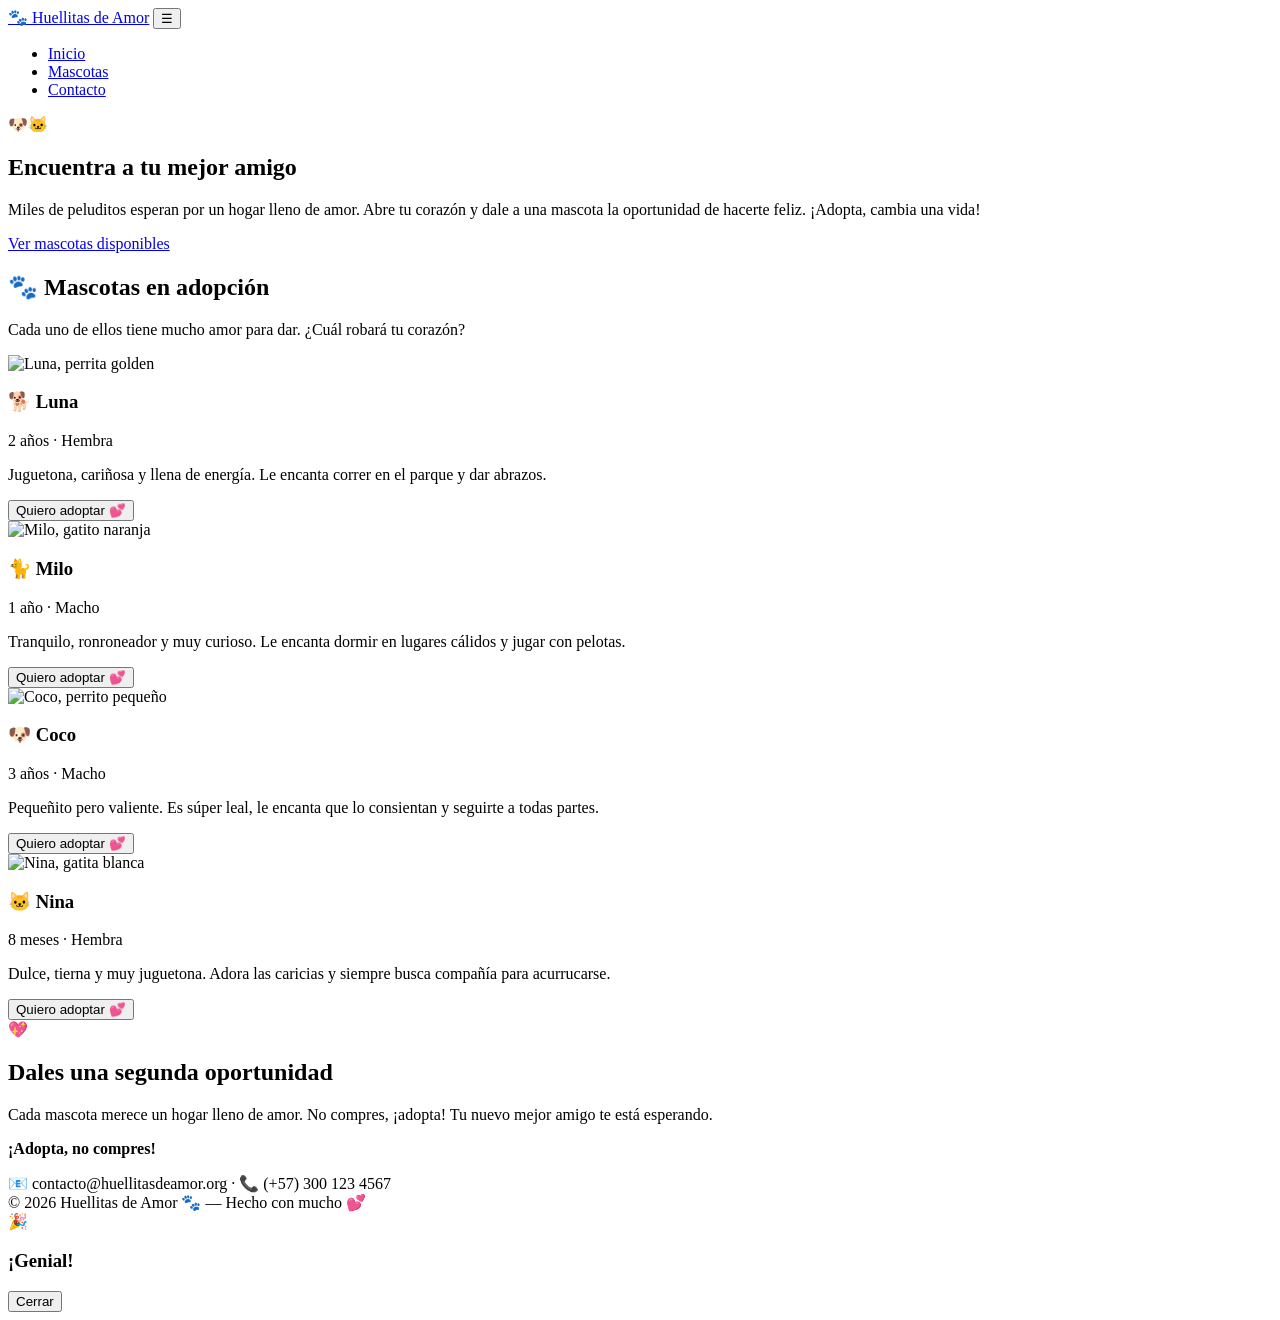
==== index.html @ 0246ac57 "Create index.html" ====
<!DOCTYPE html>
<html lang="es">
<head>
  <meta charset="UTF-8" />
  <meta name="viewport" content="width=device-width, initial-scale=1.0" />
  <title>Huellitas de Amor 🐾</title>
  <link rel="preconnect" href="https://fonts.googleapis.com" />
  <link rel="preconnect" href="https://fonts.gstatic.com" crossorigin />
  <link href="https://fonts.googleapis.com/css2?family=Quicksand:wght@400;600;700&family=Pacifico&display=swap" rel="stylesheet" />
  <link rel="stylesheet" href="style.css">
</head>
<body>

  <!-- ENCABEZADO -->
  <header>
    <nav class="navbar">
      <a href="#inicio" class="logo">🐾 Huellitas de Amor</a>
      <button class="menu-toggle" id="menuToggle" aria-label="Menú">☰</button>
      <ul class="nav-links" id="navLinks">
        <li><a href="#inicio">Inicio</a></li>
        <li><a href="#mascotas">Mascotas</a></li>
        <li><a href="#contacto">Contacto</a></li>
      </ul>
    </nav>
  </header>

  <!-- HERO / INICIO -->
  <section class="hero" id="inicio">
    <span class="hero-emoji">🐶🐱</span>
    <h1>Encuentra a tu mejor amigo</h1>
    <p>
      Miles de peluditos esperan por un hogar lleno de amor. Abre tu corazón y dale a una mascota la oportunidad de hacerte feliz. ¡Adopta, cambia una vida!
    </p>
    <a href="#mascotas" class="btn-hero">Ver mascotas disponibles</a>
  </section>

  <!-- MASCOTAS EN ADOPCIÓN -->
  <section class="seccion" id="mascotas">
    <h2 class="seccion-titulo">🐾 Mascotas en adopción</h2>
    <p class="seccion-sub">Cada uno de ellos tiene mucho amor para dar. ¿Cuál robará tu corazón?</p>

    <div class="grid">
      <div class="card">
        <img src="https://images.unsplash.com/photo-1587300003388-59208cc962cb?w=480&q=80" alt="Luna, perrita golden" />
        <div class="card-body">
          <h3>🐕 Luna</h3>
          <p class="edad">2 años · Hembra</p>
          <p class="desc">Juguetona, cariñosa y llena de energía. Le encanta correr en el parque y dar abrazos.</p>
          <button class="btn-adoptar" onclick="quieroAdoptar('Luna 🐕')">Quiero adoptar 💕</button>
        </div>
      </div>

      <div class="card">
        <img src="https://images.unsplash.com/photo-1574158622682-e40e69881006?w=480&q=80" alt="Milo, gatito naranja" />
        <div class="card-body">
          <h3>🐈 Milo</h3>
          <p class="edad">1 año · Macho</p>
          <p class="desc">Tranquilo, ronroneador y muy curioso. Le encanta dormir en lugares cálidos y jugar con pelotas.</p>
          <button class="btn-adoptar" onclick="quieroAdoptar('Milo 🐈')">Quiero adoptar 💕</button>
        </div>
      </div>

      <div class="card">
        <img src="https://images.unsplash.com/photo-1596492784531-6e6eb5ea9993?w=480&q=80" alt="Coco, perrito pequeño" />
        <div class="card-body">
          <h3>🐶 Coco</h3>
          <p class="edad">3 años · Macho</p>
          <p class="desc">Pequeñito pero valiente. Es súper leal, le encanta que lo consientan y seguirte a todas partes.</p>
          <button class="btn-adoptar" onclick="quieroAdoptar('Coco 🐶')">Quiero adoptar 💕</button>
        </div>
      </div>

      <div class="card">
        <img src="https://images.unsplash.com/photo-1526336024174-e58f5cdd8e13?w=480&q=80" alt="Nina, gatita blanca" />
        <div class="card-body">
          <h3>🐱 Nina</h3>
          <p class="edad">8 meses · Hembra</p>
          <p class="desc">Dulce, tierna y muy juguetona. Adora las caricias y siempre busca compañía para acurrucarse.</p>
          <button class="btn-adoptar" onclick="quieroAdoptar('Nina 🐱')">Quiero adoptar 💕</button>
        </div>
      </div>
    </div>
  </section>

  <!-- CONTACTO -->
  <section class="contacto" id="contacto">
    <span class="emoji-grande">💖</span>
    <h2>Dales una segunda oportunidad</h2>
    <p>Cada mascota merece un hogar lleno de amor. No compres, ¡adopta! Tu nuevo mejor amigo te está esperando.</p>
    <p><strong>¡Adopta, no compres!</strong></p>
    <div class="contacto-info">
      📧 contacto@huellitasdeamor.org · 📞 (+57) 300 123 4567
    </div>
  </section>

  <!-- FOOTER -->
  <footer>
    &copy; 2026 Huellitas de Amor 🐾 — Hecho con mucho 💕
  </footer>

  <!-- MODAL -->
  <div class="modal-overlay" id="modal">
    <div class="modal">
      <span class="emoji-modal">🎉</span>
      <h3 id="modalTitulo">¡Genial!</h3>
      <p id="modalTexto"></p>
      <button class="btn-cerrar" onclick="cerrarModal()">Cerrar</button>
    </div>
  </div>

  <!-- JAVASCRIPT -->
  <script>
    document.getElementById('menuToggle').addEventListener('click', function () {
      document.getElementById('navLinks').classList.toggle('open');
    });

    document.querySelectorAll('.nav-links a').forEach(function (link) {
      link.addEventListener('click', function () {
        document.getElementById('navLinks').classList.remove('open');
      });
    });

    function quieroAdoptar(nombre) {
      document.getElementById('modalTitulo').textContent = '¡Excelente elección! 🎉';
      document.getElementById('modalTexto').textContent =
        '¡Estás interesado/a en adoptar a ' + nombre + '! Nos pondremos en contacto contigo muy pronto para comenzar el proceso de adopción. ¡Gracias por darle un hogar lleno de amor!';
      document.getElementById('modal').classList.add('active');
    }

    function cerrarModal() {
      document.getElementById('modal').classList.remove('active');
    }

    document.getElementById('modal').addEventListener('click', function (e) {
      if (e.target === this) cerrarModal();
    });
  </script>

</body>
</html>
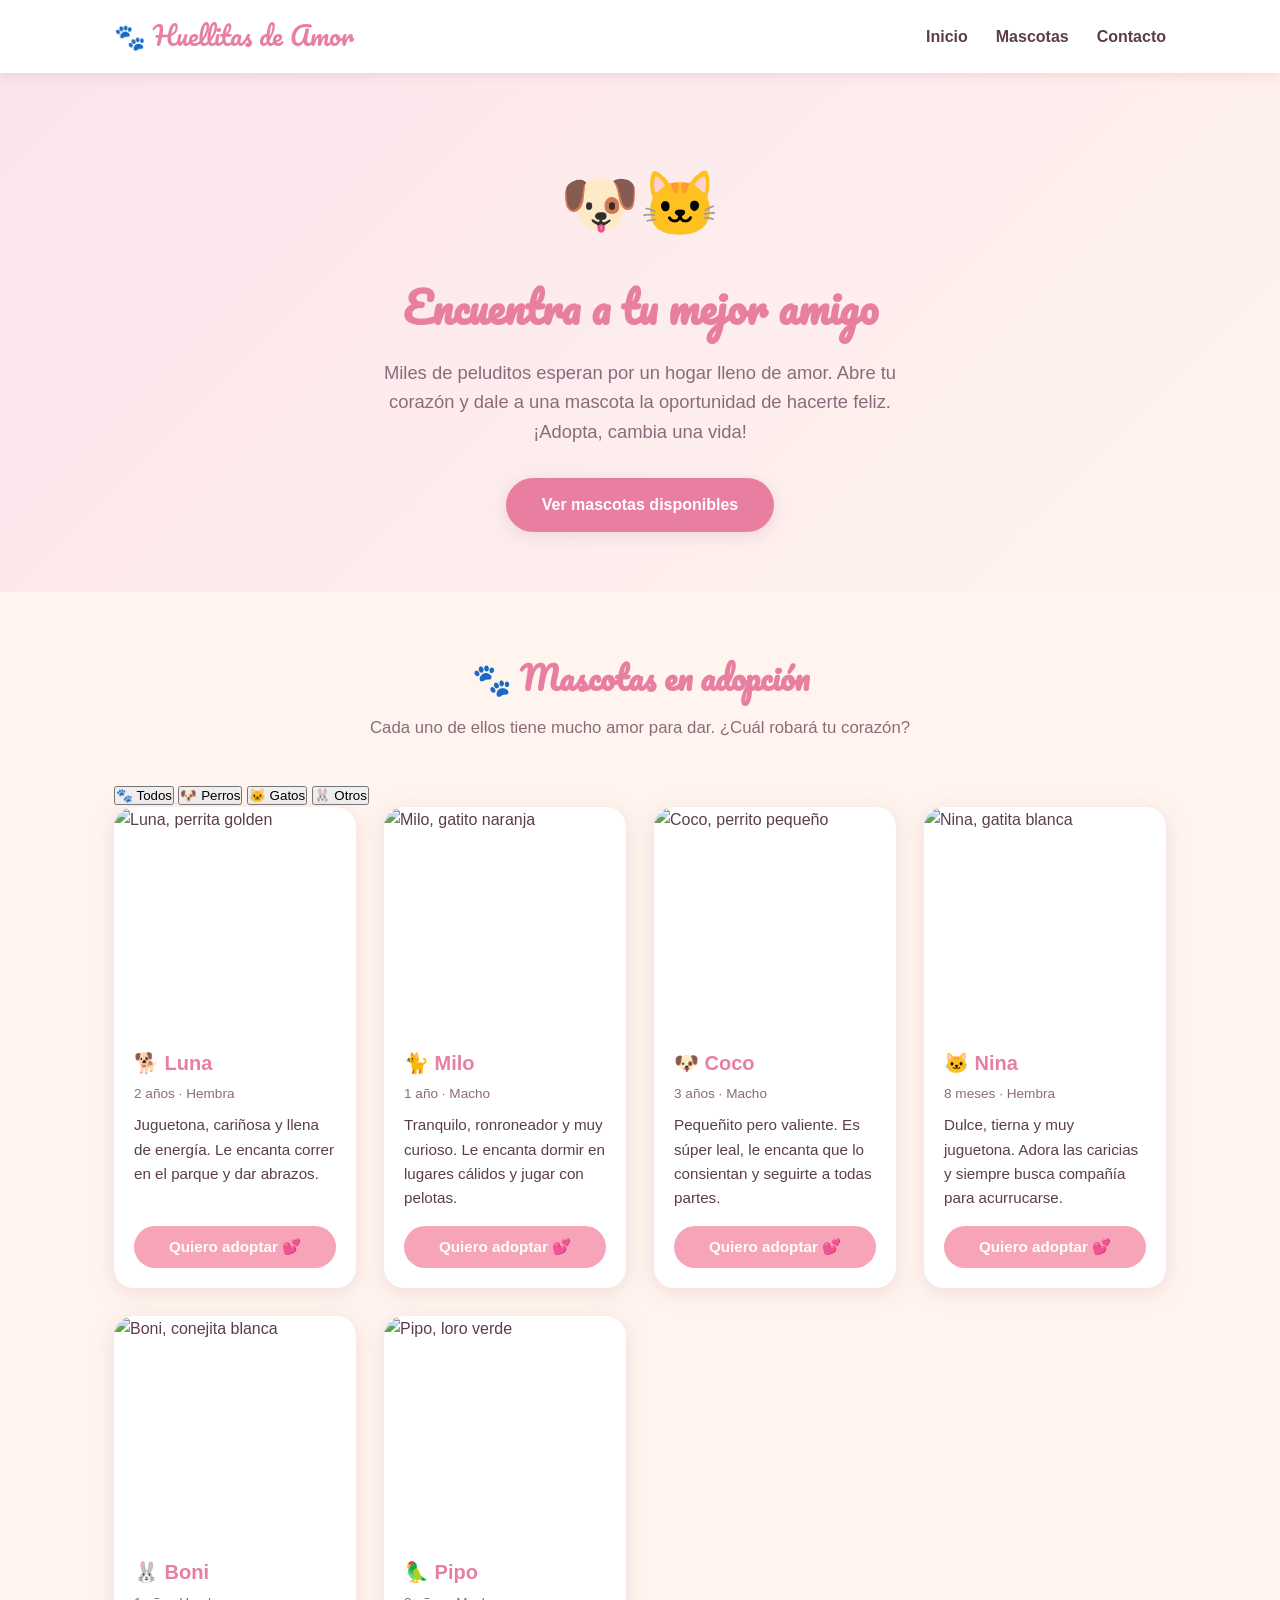
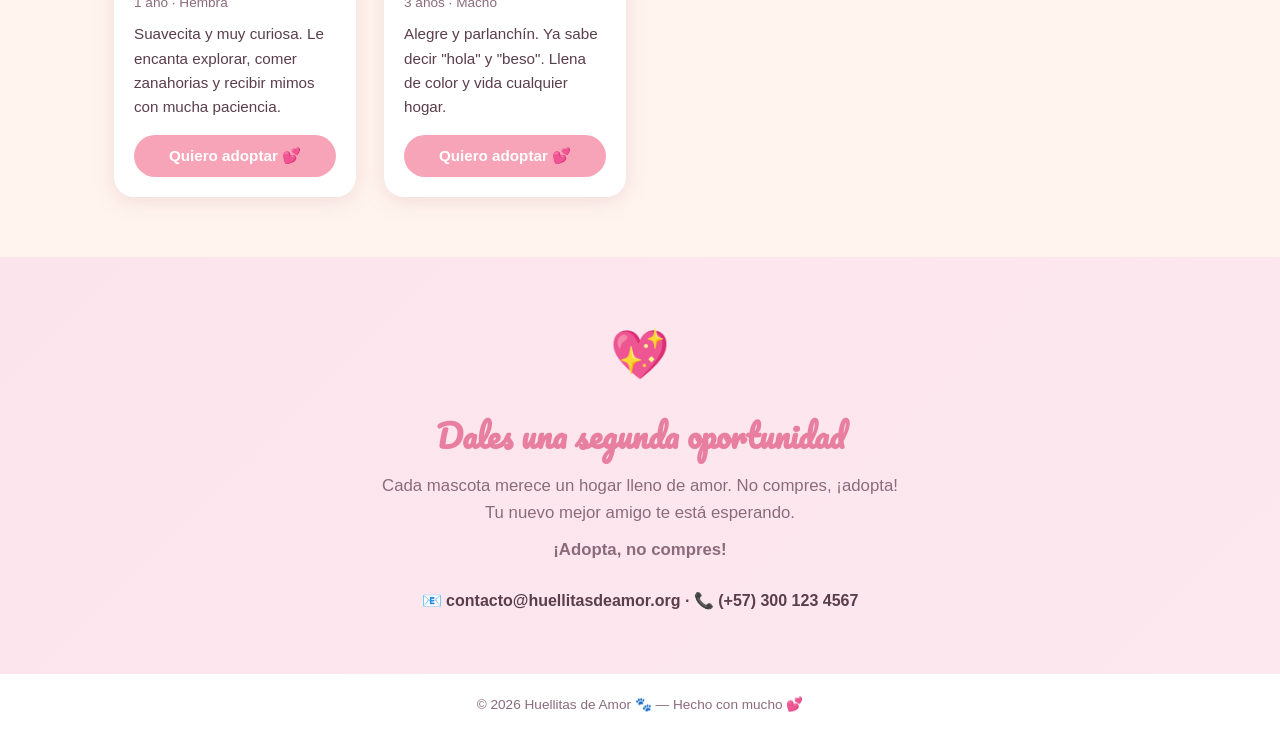
==== commit b178a296: "Update index.html" ====
--- a/index.html
+++ b/index.html
@@ -39,8 +39,20 @@
     <h2 class="seccion-titulo">🐾 Mascotas en adopción</h2>
     <p class="seccion-sub">Cada uno de ellos tiene mucho amor para dar. ¿Cuál robará tu corazón?</p>
 
-    <div class="grid">
-      <div class="card">
+    <!-- FILTROS -->
+    <div class="filtros">
+      <button class="btn-filtro activo" data-filtro="todos">🐾 Todos</button>
+      <button class="btn-filtro" data-filtro="perro">🐶 Perros</button>
+      <button class="btn-filtro" data-filtro="gato">🐱 Gatos</button>
+      <button class="btn-filtro" data-filtro="otro">🐰 Otros</button>
+    </div>
+
+    <p class="sin-resultados" id="sinResultados" style="display:none;">
+      😔 No hay mascotas en esta categoría por ahora. ¡Vuelve pronto!
+    </p>
+
+    <div class="grid" id="gridMascotas">
+      <div class="card" data-tipo="perro">
         <img src="https://images.unsplash.com/photo-1587300003388-59208cc962cb?w=480&q=80" alt="Luna, perrita golden" />
         <div class="card-body">
           <h3>🐕 Luna</h3>
@@ -50,7 +62,7 @@
         </div>
       </div>
 
-      <div class="card">
+      <div class="card" data-tipo="gato">
         <img src="https://images.unsplash.com/photo-1574158622682-e40e69881006?w=480&q=80" alt="Milo, gatito naranja" />
         <div class="card-body">
           <h3>🐈 Milo</h3>
@@ -60,7 +72,7 @@
         </div>
       </div>
 
-      <div class="card">
+      <div class="card" data-tipo="perro">
         <img src="https://images.unsplash.com/photo-1596492784531-6e6eb5ea9993?w=480&q=80" alt="Coco, perrito pequeño" />
         <div class="card-body">
           <h3>🐶 Coco</h3>
@@ -70,13 +82,33 @@
         </div>
       </div>
 
-      <div class="card">
+      <div class="card" data-tipo="gato">
         <img src="https://images.unsplash.com/photo-1526336024174-e58f5cdd8e13?w=480&q=80" alt="Nina, gatita blanca" />
         <div class="card-body">
           <h3>🐱 Nina</h3>
           <p class="edad">8 meses · Hembra</p>
           <p class="desc">Dulce, tierna y muy juguetona. Adora las caricias y siempre busca compañía para acurrucarse.</p>
           <button class="btn-adoptar" onclick="quieroAdoptar('Nina 🐱')">Quiero adoptar 💕</button>
+        </div>
+      </div>
+
+      <div class="card" data-tipo="otro">
+        <img src="https://images.unsplash.com/photo-1585110396000-c9ffd4e4b308?w=480&q=80" alt="Boni, conejita blanca" />
+        <div class="card-body">
+          <h3>🐰 Boni</h3>
+          <p class="edad">1 año · Hembra</p>
+          <p class="desc">Suavecita y muy curiosa. Le encanta explorar, comer zanahorias y recibir mimos con mucha paciencia.</p>
+          <button class="btn-adoptar" onclick="quieroAdoptar('Boni 🐰')">Quiero adoptar 💕</button>
+        </div>
+      </div>
+
+      <div class="card" data-tipo="otro">
+        <img src="https://images.unsplash.com/photo-1444464666168-49d633b86797?w=480&q=80" alt="Pipo, loro verde" />
+        <div class="card-body">
+          <h3>🦜 Pipo</h3>
+          <p class="edad">3 años · Macho</p>
+          <p class="desc">Alegre y parlanchín. Ya sabe decir "hola" y "beso". Llena de color y vida cualquier hogar.</p>
+          <button class="btn-adoptar" onclick="quieroAdoptar('Pipo 🦜')">Quiero adoptar 💕</button>
         </div>
       </div>
     </div>
--- a/style.css
+++ b/style.css
@@ -0,0 +1,315 @@
+  
+    *, *::before, *::after { margin: 0; padding: 0; box-sizing: border-box; }
+
+    :root {
+      --rosa: #f8a4b8;
+      --rosa-claro: #fce4ec;
+      --beige: #fff5ee;
+      --blanco: #ffffff;
+      --texto: #5a3e4b;
+      --texto-claro: #8b6b7b;
+      --acento: #e87fa1;
+      --sombra: rgba(200, 140, 160, 0.25);
+    }
+
+    html { scroll-behavior: smooth; }
+
+    body {
+      font-family: 'Quicksand', sans-serif;
+      background: var(--beige);
+      color: var(--texto);
+      line-height: 1.6;
+    }
+
+    header {
+      background: var(--blanco);
+      box-shadow: 0 2px 12px var(--sombra);
+      position: sticky;
+      top: 0;
+      z-index: 100;
+    }
+
+    .navbar {
+      max-width: 1100px;
+      margin: auto;
+      display: flex;
+      align-items: center;
+      justify-content: space-between;
+      padding: 16px 24px;
+    }
+
+    .logo {
+      font-family: 'Pacifico', cursive;
+      font-size: 1.6rem;
+      color: var(--acento);
+      text-decoration: none;
+    }
+
+    .nav-links {
+      list-style: none;
+      display: flex;
+      gap: 28px;
+    }
+
+    .nav-links a {
+      text-decoration: none;
+      font-weight: 600;
+      color: var(--texto);
+      transition: color .3s;
+    }
+    .nav-links a:hover { color: var(--acento); }
+
+    .menu-toggle {
+      display: none;
+      background: none;
+      border: none;
+      font-size: 1.6rem;
+      color: var(--acento);
+      cursor: pointer;
+    }
+
+    .hero {
+      background: linear-gradient(135deg, var(--rosa-claro), var(--beige));
+      text-align: center;
+      padding: 80px 24px 60px;
+    }
+
+    .hero h1 {
+      font-family: 'Pacifico', cursive;
+      font-size: 2.6rem;
+      color: var(--acento);
+      margin-bottom: 16px;
+    }
+
+    .hero p {
+      max-width: 560px;
+      margin: 0 auto 32px;
+      font-size: 1.15rem;
+      color: var(--texto-claro);
+    }
+
+    .hero-emoji {
+      font-size: 4rem;
+      margin-bottom: 20px;
+      display: block;
+    }
+
+    .btn-hero {
+      display: inline-block;
+      background: var(--acento);
+      color: var(--blanco);
+      padding: 14px 36px;
+      border-radius: 50px;
+      text-decoration: none;
+      font-weight: 700;
+      font-size: 1rem;
+      transition: transform .3s, box-shadow .3s;
+      box-shadow: 0 4px 16px var(--sombra);
+    }
+    .btn-hero:hover {
+      transform: translateY(-3px);
+      box-shadow: 0 8px 24px var(--sombra);
+    }
+
+    .seccion {
+      max-width: 1100px;
+      margin: auto;
+      padding: 60px 24px;
+    }
+
+    .seccion-titulo {
+      text-align: center;
+      font-family: 'Pacifico', cursive;
+      font-size: 2rem;
+      color: var(--acento);
+      margin-bottom: 12px;
+    }
+
+    .seccion-sub {
+      text-align: center;
+      color: var(--texto-claro);
+      margin-bottom: 40px;
+      font-size: 1.05rem;
+    }
+
+    .grid {
+      display: grid;
+      grid-template-columns: repeat(auto-fill, minmax(240px, 1fr));
+      gap: 28px;
+    }
+
+    .card {
+      background: var(--blanco);
+      border-radius: 20px;
+      overflow: hidden;
+      box-shadow: 0 4px 20px var(--sombra);
+      transition: transform .3s, box-shadow .3s;
+      display: flex;
+      flex-direction: column;
+    }
+    .card:hover {
+      transform: translateY(-6px);
+      box-shadow: 0 12px 32px var(--sombra);
+    }
+
+    .card img {
+      width: 100%;
+      height: 220px;
+      object-fit: cover;
+    }
+
+    .card-body {
+      padding: 20px;
+      flex: 1;
+      display: flex;
+      flex-direction: column;
+    }
+
+    .card-body h3 {
+      font-size: 1.25rem;
+      margin-bottom: 4px;
+      color: var(--acento);
+    }
+
+    .card-body .edad {
+      font-size: .85rem;
+      color: var(--texto-claro);
+      margin-bottom: 8px;
+    }
+
+    .card-body .desc {
+      font-size: .95rem;
+      color: var(--texto);
+      flex: 1;
+      margin-bottom: 16px;
+    }
+
+    .btn-adoptar {
+      background: var(--rosa);
+      color: var(--blanco);
+      border: none;
+      padding: 12px;
+      border-radius: 50px;
+      font-family: 'Quicksand', sans-serif;
+      font-weight: 700;
+      font-size: .95rem;
+      cursor: pointer;
+      transition: background .3s, transform .2s;
+    }
+    .btn-adoptar:hover {
+      background: var(--acento);
+      transform: scale(1.04);
+    }
+
+    .contacto {
+      background: linear-gradient(135deg, var(--rosa-claro), #fde8ef);
+      text-align: center;
+      padding: 60px 24px;
+    }
+
+    .contacto h2 {
+      font-family: 'Pacifico', cursive;
+      font-size: 2rem;
+      color: var(--acento);
+      margin-bottom: 12px;
+    }
+
+    .contacto p {
+      max-width: 520px;
+      margin: 0 auto 10px;
+      color: var(--texto-claro);
+      font-size: 1.05rem;
+    }
+
+    .contacto .emoji-grande { font-size: 3rem; margin-bottom: 16px; display: block; }
+
+    .contacto-info {
+      margin-top: 24px;
+      font-weight: 600;
+      color: var(--texto);
+    }
+
+    footer {
+      background: var(--blanco);
+      text-align: center;
+      padding: 20px;
+      font-size: .85rem;
+      color: var(--texto-claro);
+    }
+
+    .modal-overlay {
+      display: none;
+      position: fixed;
+      inset: 0;
+      background: rgba(0,0,0,.45);
+      z-index: 200;
+      align-items: center;
+      justify-content: center;
+    }
+    .modal-overlay.active { display: flex; }
+
+    .modal {
+      background: var(--blanco);
+      border-radius: 24px;
+      padding: 40px 32px;
+      max-width: 400px;
+      width: 90%;
+      text-align: center;
+      box-shadow: 0 12px 40px rgba(0,0,0,.2);
+      animation: pop .35s ease;
+    }
+
+    @keyframes pop {
+      0%   { transform: scale(.8); opacity: 0; }
+      100% { transform: scale(1);  opacity: 1; }
+    }
+
+    .modal .emoji-modal { font-size: 3.5rem; margin-bottom: 12px; display: block; }
+
+    .modal h3 {
+      font-size: 1.3rem;
+      color: var(--acento);
+      margin-bottom: 8px;
+    }
+
+    .modal p {
+      color: var(--texto-claro);
+      margin-bottom: 24px;
+      font-size: .95rem;
+    }
+
+    .btn-cerrar {
+      background: var(--acento);
+      color: var(--blanco);
+      border: none;
+      padding: 12px 32px;
+      border-radius: 50px;
+      font-family: 'Quicksand', sans-serif;
+      font-weight: 700;
+      font-size: .95rem;
+      cursor: pointer;
+      transition: background .3s;
+    }
+    .btn-cerrar:hover { background: var(--rosa); }
+
+    @media (max-width: 700px) {
+      .menu-toggle { display: block; }
+
+      .nav-links {
+        display: none;
+        flex-direction: column;
+        position: absolute;
+        top: 64px;
+        right: 0;
+        left: 0;
+        background: var(--blanco);
+        padding: 20px 24px;
+        gap: 16px;
+        box-shadow: 0 8px 20px var(--sombra);
+      }
+      .nav-links.open { display: flex; }
+
+      .hero h1 { font-size: 2rem; }
+      .hero p   { font-size: 1rem; }
+    }
+  
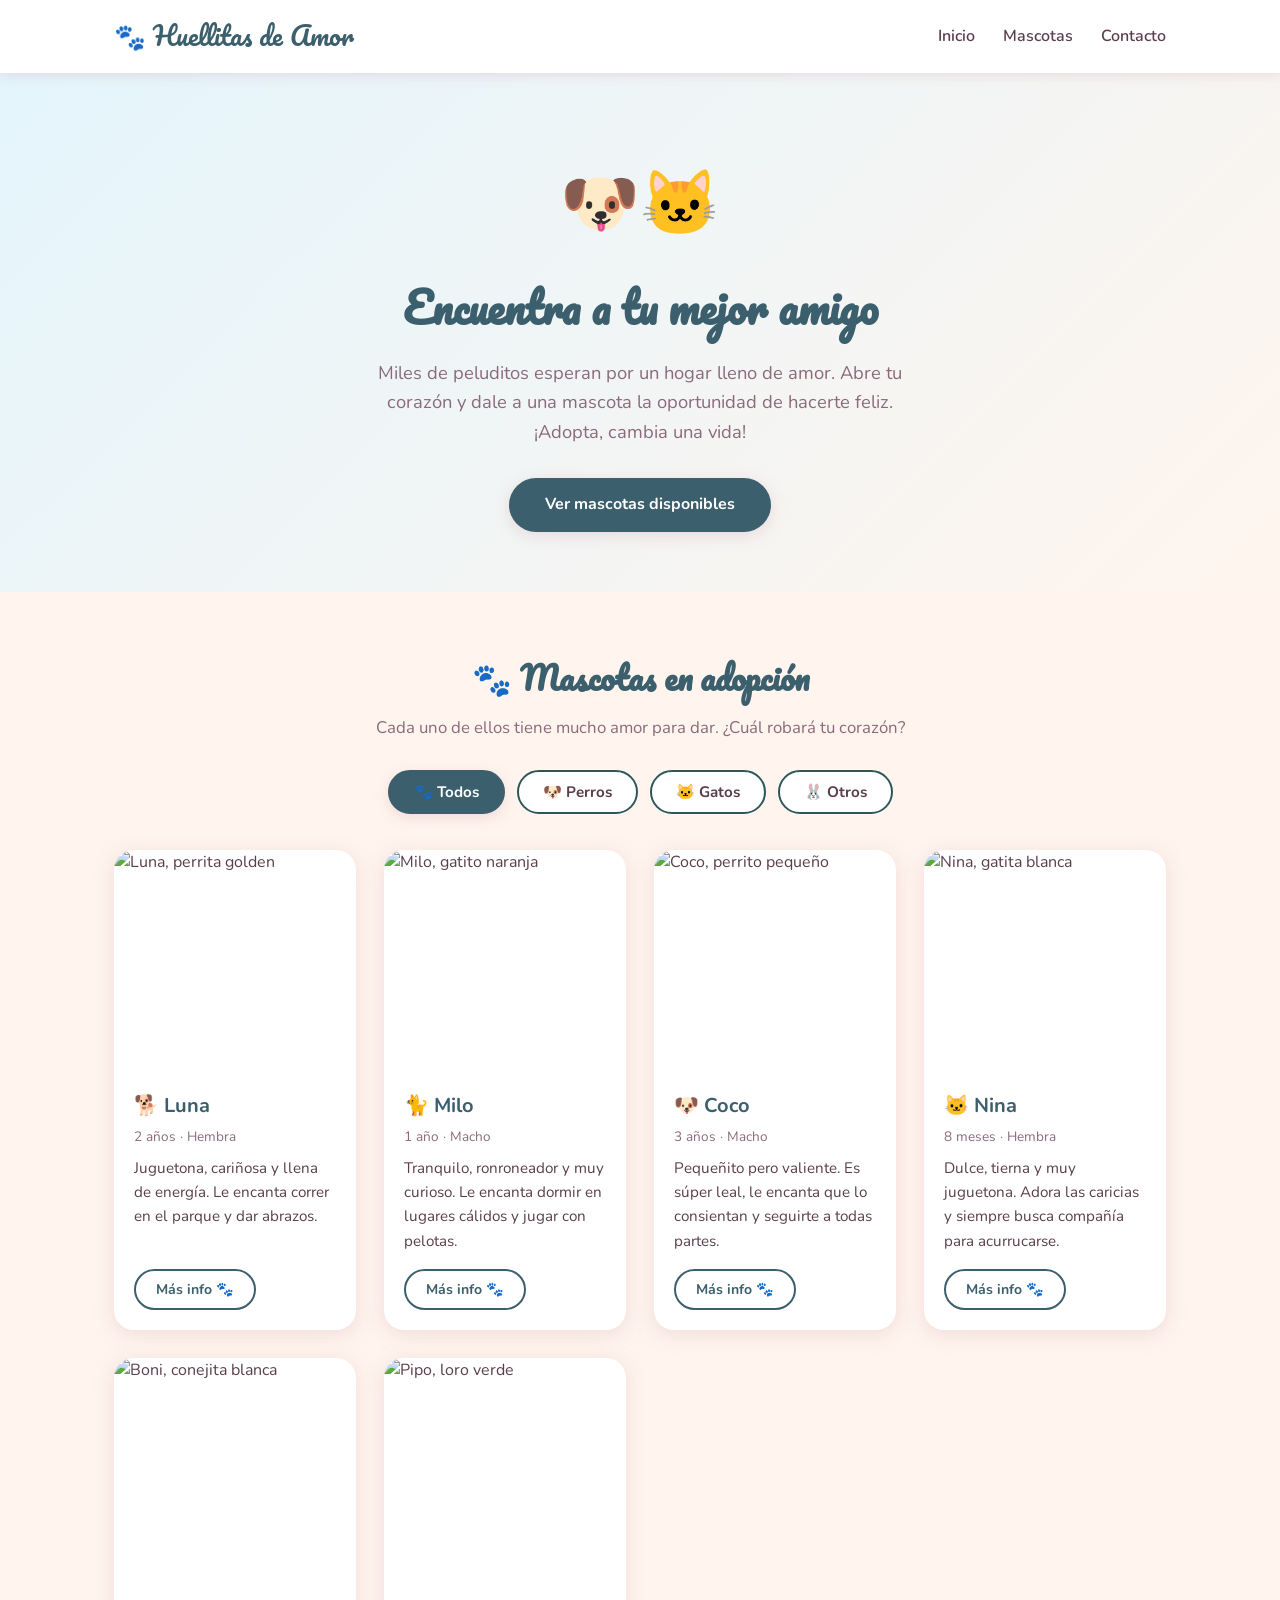
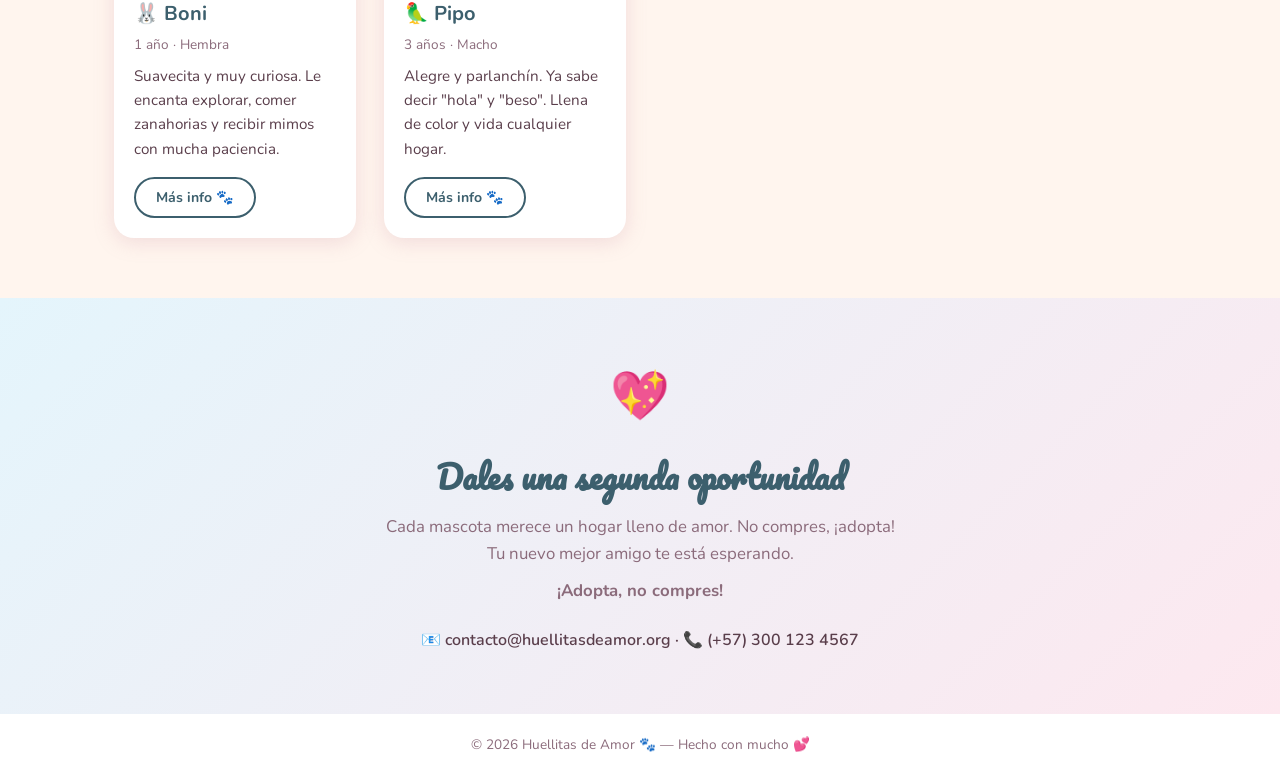
==== commit 539a0206: "Update index.html" ====
--- a/index.html
+++ b/index.html
@@ -6,7 +6,7 @@
   <title>Huellitas de Amor 🐾</title>
   <link rel="preconnect" href="https://fonts.googleapis.com" />
   <link rel="preconnect" href="https://fonts.gstatic.com" crossorigin />
-  <link href="https://fonts.googleapis.com/css2?family=Quicksand:wght@400;600;700&family=Pacifico&display=swap" rel="stylesheet" />
+  <link href="https://fonts.googleapis.com/css2?family=Nunito:wght@400;600;700;800&family=Pacifico&display=swap" rel="stylesheet" />
   <link rel="stylesheet" href="style.css">
 </head>
 <body>
@@ -52,65 +52,97 @@
     </p>
 
     <div class="grid" id="gridMascotas">
+
+      <!-- LUNA -->
       <div class="card" data-tipo="perro">
         <img src="https://images.unsplash.com/photo-1587300003388-59208cc962cb?w=480&q=80" alt="Luna, perrita golden" />
         <div class="card-body">
           <h3>🐕 Luna</h3>
           <p class="edad">2 años · Hembra</p>
           <p class="desc">Juguetona, cariñosa y llena de energía. Le encanta correr en el parque y dar abrazos.</p>
-          <button class="btn-adoptar" onclick="quieroAdoptar('Luna 🐕')">Quiero adoptar 💕</button>
-        </div>
-      </div>
-
+          <button class="btn-mas-info" onclick="toggleInfo(this)">Más info 🐾</button>
+          <div class="historia">
+            <p>Luna llegó al refugio cuando tenía apenas unos meses. La encontraron sola en un parque, asustada pero con la cola siempre lista para moverse. Con mucho amor y paciencia, se convirtió en la más extrovertida del lugar. Sueña con una familia activa que la lleve a aventuras, la abrace fuerte y le dé el hogar que nunca tuvo. ¿Podrías ser tú?</p>
+            <button class="btn-adoptar" onclick="quieroAdoptar('Luna 🐕')">Quiero adoptar a Luna 💕</button>
+          </div>
+        </div>
+      </div>
+
+      <!-- MILO -->
       <div class="card" data-tipo="gato">
         <img src="https://images.unsplash.com/photo-1574158622682-e40e69881006?w=480&q=80" alt="Milo, gatito naranja" />
         <div class="card-body">
           <h3>🐈 Milo</h3>
           <p class="edad">1 año · Macho</p>
           <p class="desc">Tranquilo, ronroneador y muy curioso. Le encanta dormir en lugares cálidos y jugar con pelotas.</p>
-          <button class="btn-adoptar" onclick="quieroAdoptar('Milo 🐈')">Quiero adoptar 💕</button>
-        </div>
-      </div>
-
+          <button class="btn-mas-info" onclick="toggleInfo(this)">Más info 🐾</button>
+          <div class="historia">
+            <p>Milo fue rescatado de una caja en plena lluvia cuando tenía dos semanas. Las voluntarias del refugio lo criaron con biberón. Hoy es un gato tranquilo y agradecido que ama las siestas largas y los rincones soleados. Busca un hogar tranquilo donde pueda ronronear a su lado cada noche.</p>
+            <button class="btn-adoptar" onclick="quieroAdoptar('Milo 🐈')">Quiero adoptar a Milo 💕</button>
+          </div>
+        </div>
+      </div>
+
+      <!-- COCO -->
       <div class="card" data-tipo="perro">
         <img src="https://images.unsplash.com/photo-1596492784531-6e6eb5ea9993?w=480&q=80" alt="Coco, perrito pequeño" />
         <div class="card-body">
           <h3>🐶 Coco</h3>
           <p class="edad">3 años · Macho</p>
           <p class="desc">Pequeñito pero valiente. Es súper leal, le encanta que lo consientan y seguirte a todas partes.</p>
-          <button class="btn-adoptar" onclick="quieroAdoptar('Coco 🐶')">Quiero adoptar 💕</button>
-        </div>
-      </div>
-
+          <button class="btn-mas-info" onclick="toggleInfo(this)">Más info 🐾</button>
+          <div class="historia">
+            <p>Coco llegó al refugio después de ser abandonado frente a una tienda. A pesar de todo, nunca perdió su espíritu alegre. Es el tipo de perro que te sigue de habitación en habitación y se queda dormido encima de tus pies. Solo necesita a alguien que lo quiera de vuelta con la misma intensidad.</p>
+            <button class="btn-adoptar" onclick="quieroAdoptar('Coco 🐶')">Quiero adoptar a Coco 💕</button>
+          </div>
+        </div>
+      </div>
+
+      <!-- NINA -->
       <div class="card" data-tipo="gato">
         <img src="https://images.unsplash.com/photo-1526336024174-e58f5cdd8e13?w=480&q=80" alt="Nina, gatita blanca" />
         <div class="card-body">
           <h3>🐱 Nina</h3>
           <p class="edad">8 meses · Hembra</p>
           <p class="desc">Dulce, tierna y muy juguetona. Adora las caricias y siempre busca compañía para acurrucarse.</p>
-          <button class="btn-adoptar" onclick="quieroAdoptar('Nina 🐱')">Quiero adoptar 💕</button>
-        </div>
-      </div>
-
+          <button class="btn-mas-info" onclick="toggleInfo(this)">Más info 🐾</button>
+          <div class="historia">
+            <p>Nina nació en el refugio y creció rodeada de cuidados. Desde pequeña mostró un carácter dulcísimo: siempre busca una mano que la acaricie y un regazo donde acurrucarse. Le encantan las mantas suaves y los juguetes con plumas. Sería perfecta para un hogar tranquilo que le dé todo el amor que merece.</p>
+            <button class="btn-adoptar" onclick="quieroAdoptar('Nina 🐱')">Quiero adoptar a Nina 💕</button>
+          </div>
+        </div>
+      </div>
+
+      <!-- BONI -->
       <div class="card" data-tipo="otro">
         <img src="https://images.unsplash.com/photo-1585110396000-c9ffd4e4b308?w=480&q=80" alt="Boni, conejita blanca" />
         <div class="card-body">
           <h3>🐰 Boni</h3>
           <p class="edad">1 año · Hembra</p>
           <p class="desc">Suavecita y muy curiosa. Le encanta explorar, comer zanahorias y recibir mimos con mucha paciencia.</p>
-          <button class="btn-adoptar" onclick="quieroAdoptar('Boni 🐰')">Quiero adoptar 💕</button>
-        </div>
-      </div>
-
+          <button class="btn-mas-info" onclick="toggleInfo(this)">Más info 🐾</button>
+          <div class="historia">
+            <p>Boni fue entregada al refugio cuando su dueño anterior se mudó. Es una conejita llena de vida: salta, explora y no para quieta. Con el tiempo aprendió a confiar en las personas y ahora adora que le rasquen detrás de las orejas. Necesita espacio para moverse y una familia paciente que la conozca poco a poco.</p>
+            <button class="btn-adoptar" onclick="quieroAdoptar('Boni 🐰')">Quiero adoptar a Boni 💕</button>
+          </div>
+        </div>
+      </div>
+
+      <!-- PIPO -->
       <div class="card" data-tipo="otro">
         <img src="https://images.unsplash.com/photo-1444464666168-49d633b86797?w=480&q=80" alt="Pipo, loro verde" />
         <div class="card-body">
           <h3>🦜 Pipo</h3>
           <p class="edad">3 años · Macho</p>
           <p class="desc">Alegre y parlanchín. Ya sabe decir "hola" y "beso". Llena de color y vida cualquier hogar.</p>
-          <button class="btn-adoptar" onclick="quieroAdoptar('Pipo 🦜')">Quiero adoptar 💕</button>
-        </div>
-      </div>
+          <button class="btn-mas-info" onclick="toggleInfo(this)">Más info 🐾</button>
+          <div class="historia">
+            <p>Pipo llegó al refugio desde una tienda que cerró. Aunque al principio estaba algo asustado, rápidamente mostró su verdadera personalidad: curiosa, divertida y llena de energía. Ya imita risas y silba canciones. Necesita un hogar donde haya movimiento, conversación y mucho cariño para seguir aprendiendo.</p>
+            <button class="btn-adoptar" onclick="quieroAdoptar('Pipo 🦜')">Quiero adoptar a Pipo 💕</button>
+          </div>
+        </div>
+      </div>
+
     </div>
   </section>
 
@@ -152,6 +184,40 @@
       });
     });
 
+    // MÁS INFO — expande/contrae la historia de cada mascota
+    function toggleInfo(btn) {
+      var historia = btn.nextElementSibling;
+      var abierta = historia.classList.contains('visible');
+      historia.classList.toggle('visible', !abierta);
+      btn.textContent = abierta ? 'Más info 🐾' : 'Menos info ✖';
+    }
+
+    // FILTROS
+    document.querySelectorAll('.btn-filtro').forEach(function (btn) {
+      btn.addEventListener('click', function () {
+        // Marcar botón activo
+        document.querySelectorAll('.btn-filtro').forEach(function (b) {
+          b.classList.remove('activo');
+        });
+        this.classList.add('activo');
+
+        var filtro = this.getAttribute('data-filtro');
+        var cards = document.querySelectorAll('#gridMascotas .card');
+        var visibles = 0;
+
+        cards.forEach(function (card) {
+          if (filtro === 'todos' || card.getAttribute('data-tipo') === filtro) {
+            card.style.display = '';
+            visibles++;
+          } else {
+            card.style.display = 'none';
+          }
+        });
+
+        document.getElementById('sinResultados').style.display = visibles === 0 ? 'block' : 'none';
+      });
+    });
+
     function quieroAdoptar(nombre) {
       document.getElementById('modalTitulo').textContent = '¡Excelente elección! 🎉';
       document.getElementById('modalTexto').textContent =
--- a/style.css
+++ b/style.css
@@ -2,20 +2,20 @@
     *, *::before, *::after { margin: 0; padding: 0; box-sizing: border-box; }
 
     :root {
-      --rosa: #f8a4b8;
-      --rosa-claro: #fce4ec;
+      --rosa: #2f575a;
+      --rosa-claro: #e4f5fc;
       --beige: #fff5ee;
       --blanco: #ffffff;
       --texto: #5a3e4b;
       --texto-claro: #8b6b7b;
-      --acento: #e87fa1;
+      --acento: #3c5f6d;
       --sombra: rgba(200, 140, 160, 0.25);
     }
 
     html { scroll-behavior: smooth; }
 
     body {
-      font-family: 'Quicksand', sans-serif;
+      font-family: 'Nunito', sans-serif;
       background: var(--beige);
       color: var(--texto);
       line-height: 1.6;
@@ -128,8 +128,50 @@
     .seccion-sub {
       text-align: center;
       color: var(--texto-claro);
-      margin-bottom: 40px;
+      margin-bottom: 28px;
       font-size: 1.05rem;
+    }
+
+    /* FILTROS */
+    .filtros {
+      display: flex;
+      justify-content: center;
+      flex-wrap: wrap;
+      gap: 12px;
+      margin-bottom: 36px;
+    }
+
+    .btn-filtro {
+      background: var(--blanco);
+      color: var(--texto);
+      border: 2px solid var(--rosa);
+      padding: 10px 24px;
+      border-radius: 50px;
+      font-family: 'Nunito', sans-serif;
+      font-weight: 700;
+      font-size: .95rem;
+      cursor: pointer;
+      transition: background .25s, color .25s, border-color .25s, transform .2s, box-shadow .25s;
+    }
+
+    .btn-filtro:hover {
+      background: var(--rosa-claro);
+      border-color: var(--acento);
+      transform: translateY(-2px);
+    }
+
+    .btn-filtro.activo {
+      background: var(--acento);
+      color: var(--blanco);
+      border-color: var(--acento);
+      box-shadow: 0 4px 14px var(--sombra);
+    }
+
+    .sin-resultados {
+      text-align: center;
+      color: var(--texto-claro);
+      font-size: 1.05rem;
+      margin-bottom: 32px;
     }
 
     .grid {
@@ -190,15 +232,61 @@
       border: none;
       padding: 12px;
       border-radius: 50px;
-      font-family: 'Quicksand', sans-serif;
+      font-family: 'Nunito', sans-serif;
       font-weight: 700;
       font-size: .95rem;
       cursor: pointer;
       transition: background .3s, transform .2s;
+      width: 100%;
+      margin-top: 12px;
     }
     .btn-adoptar:hover {
       background: var(--acento);
       transform: scale(1.04);
+    }
+
+    /* BOTÓN MÁS INFO */
+    .btn-mas-info {
+      background: transparent;
+      color: var(--acento);
+      border: 2px solid var(--acento);
+      padding: 9px 20px;
+      border-radius: 50px;
+      font-family: 'Nunito', sans-serif;
+      font-weight: 700;
+      font-size: .88rem;
+      cursor: pointer;
+      transition: background .25s, color .25s, transform .2s;
+      align-self: flex-start;
+    }
+    .btn-mas-info:hover {
+      background: var(--acento);
+      color: var(--blanco);
+      transform: translateY(-2px);
+    }
+
+    /* PANEL HISTORIA */
+    .historia {
+      max-height: 0;
+      overflow: hidden;
+      transition: max-height .45s ease, opacity .35s ease, padding .35s ease;
+      opacity: 0;
+      background: var(--rosa-claro);
+      border-radius: 14px;
+      padding: 0 16px;
+      margin-top: 0;
+    }
+    .historia.visible {
+      max-height: 400px;
+      opacity: 1;
+      padding: 16px;
+      margin-top: 12px;
+    }
+    .historia p {
+      font-size: .9rem;
+      color: var(--texto);
+      line-height: 1.65;
+      margin-bottom: 0;
     }
 
     .contacto {
@@ -284,7 +372,7 @@
       border: none;
       padding: 12px 32px;
       border-radius: 50px;
-      font-family: 'Quicksand', sans-serif;
+      font-family: 'Nunito', sans-serif;
       font-weight: 700;
       font-size: .95rem;
       cursor: pointer;
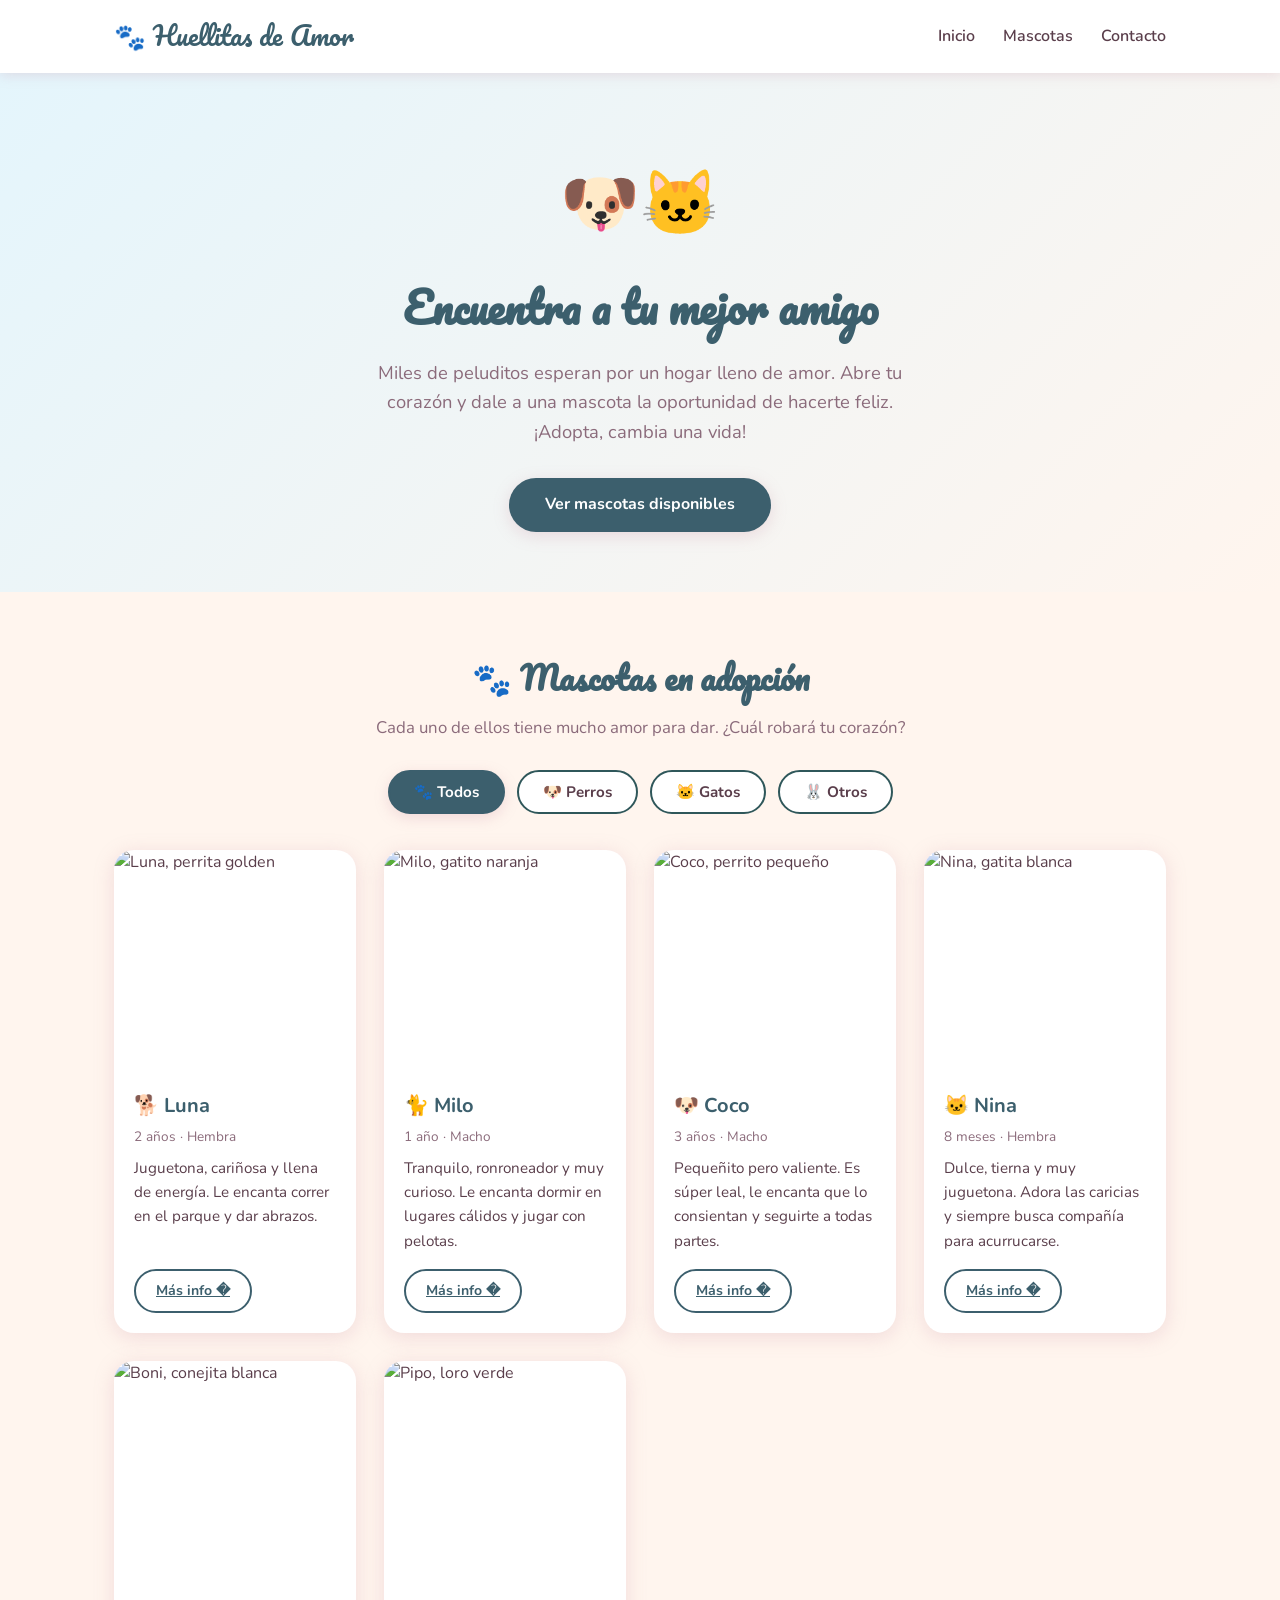
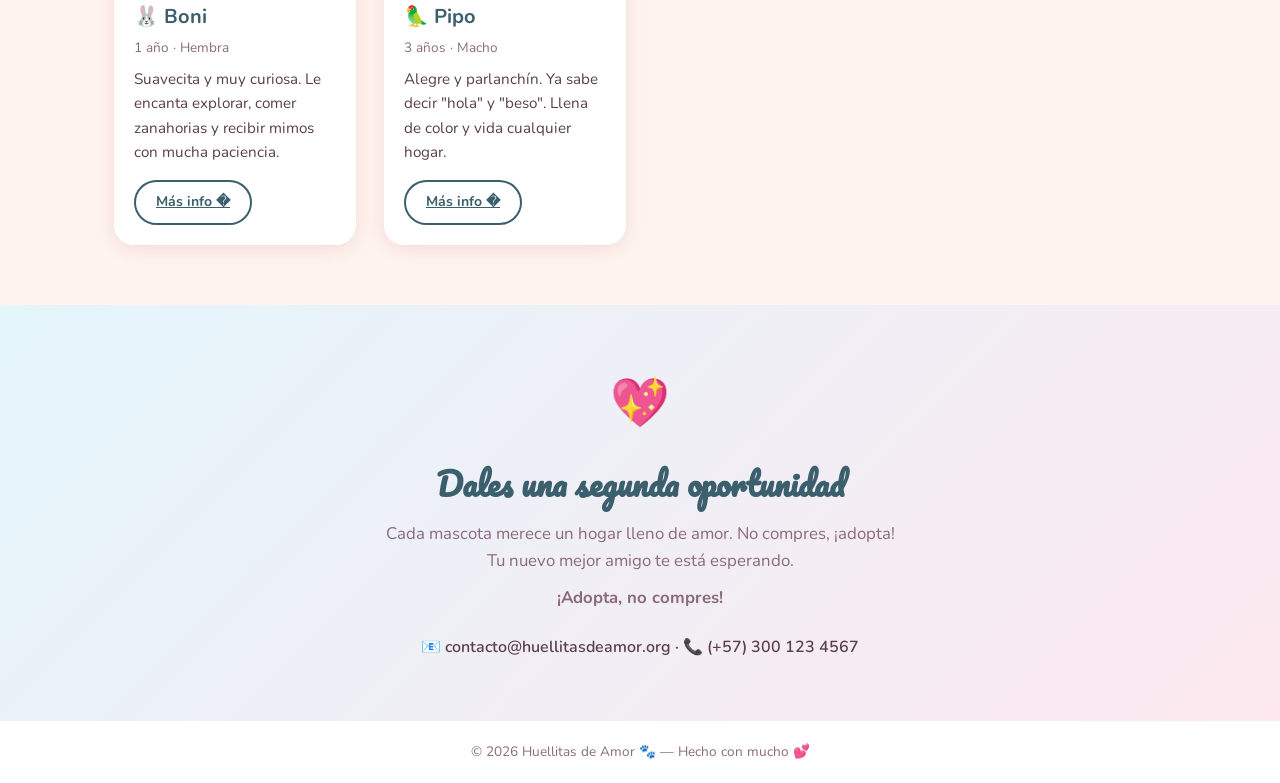
==== commit 31c3e56b: "Update index.html" ====
--- a/index.html
+++ b/index.html
@@ -6,7 +6,7 @@
   <title>Huellitas de Amor 🐾</title>
   <link rel="preconnect" href="https://fonts.googleapis.com" />
   <link rel="preconnect" href="https://fonts.gstatic.com" crossorigin />
-  <link href="https://fonts.googleapis.com/css2?family=Nunito:wght@400;600;700;800&family=Pacifico&display=swap" rel="stylesheet" />
+  <link href="https://fonts.googleapis.com/css2?family=Nunito:wght@400;600;700;800&family=Pacifico&family=Playfair+Display:wght@700;800&display=swap" rel="stylesheet" />
   <link rel="stylesheet" href="style.css">
 </head>
 <body>
@@ -60,11 +60,7 @@
           <h3>🐕 Luna</h3>
           <p class="edad">2 años · Hembra</p>
           <p class="desc">Juguetona, cariñosa y llena de energía. Le encanta correr en el parque y dar abrazos.</p>
-          <button class="btn-mas-info" onclick="toggleInfo(this)">Más info 🐾</button>
-          <div class="historia">
-            <p>Luna llegó al refugio cuando tenía apenas unos meses. La encontraron sola en un parque, asustada pero con la cola siempre lista para moverse. Con mucho amor y paciencia, se convirtió en la más extrovertida del lugar. Sueña con una familia activa que la lleve a aventuras, la abrace fuerte y le dé el hogar que nunca tuvo. ¿Podrías ser tú?</p>
-            <button class="btn-adoptar" onclick="quieroAdoptar('Luna 🐕')">Quiero adoptar a Luna 💕</button>
-          </div>
+          <a class="btn-mas-info" href="mascota.html?id=luna">Más info �</a>
         </div>
       </div>
 
@@ -75,11 +71,7 @@
           <h3>🐈 Milo</h3>
           <p class="edad">1 año · Macho</p>
           <p class="desc">Tranquilo, ronroneador y muy curioso. Le encanta dormir en lugares cálidos y jugar con pelotas.</p>
-          <button class="btn-mas-info" onclick="toggleInfo(this)">Más info 🐾</button>
-          <div class="historia">
-            <p>Milo fue rescatado de una caja en plena lluvia cuando tenía dos semanas. Las voluntarias del refugio lo criaron con biberón. Hoy es un gato tranquilo y agradecido que ama las siestas largas y los rincones soleados. Busca un hogar tranquilo donde pueda ronronear a su lado cada noche.</p>
-            <button class="btn-adoptar" onclick="quieroAdoptar('Milo 🐈')">Quiero adoptar a Milo 💕</button>
-          </div>
+          <a class="btn-mas-info" href="mascota.html?id=milo">Más info �</a>
         </div>
       </div>
 
@@ -90,11 +82,7 @@
           <h3>🐶 Coco</h3>
           <p class="edad">3 años · Macho</p>
           <p class="desc">Pequeñito pero valiente. Es súper leal, le encanta que lo consientan y seguirte a todas partes.</p>
-          <button class="btn-mas-info" onclick="toggleInfo(this)">Más info 🐾</button>
-          <div class="historia">
-            <p>Coco llegó al refugio después de ser abandonado frente a una tienda. A pesar de todo, nunca perdió su espíritu alegre. Es el tipo de perro que te sigue de habitación en habitación y se queda dormido encima de tus pies. Solo necesita a alguien que lo quiera de vuelta con la misma intensidad.</p>
-            <button class="btn-adoptar" onclick="quieroAdoptar('Coco 🐶')">Quiero adoptar a Coco 💕</button>
-          </div>
+          <a class="btn-mas-info" href="mascota.html?id=coco">Más info �</a>
         </div>
       </div>
 
@@ -105,11 +93,7 @@
           <h3>🐱 Nina</h3>
           <p class="edad">8 meses · Hembra</p>
           <p class="desc">Dulce, tierna y muy juguetona. Adora las caricias y siempre busca compañía para acurrucarse.</p>
-          <button class="btn-mas-info" onclick="toggleInfo(this)">Más info 🐾</button>
-          <div class="historia">
-            <p>Nina nació en el refugio y creció rodeada de cuidados. Desde pequeña mostró un carácter dulcísimo: siempre busca una mano que la acaricie y un regazo donde acurrucarse. Le encantan las mantas suaves y los juguetes con plumas. Sería perfecta para un hogar tranquilo que le dé todo el amor que merece.</p>
-            <button class="btn-adoptar" onclick="quieroAdoptar('Nina 🐱')">Quiero adoptar a Nina 💕</button>
-          </div>
+          <a class="btn-mas-info" href="mascota.html?id=nina">Más info �</a>
         </div>
       </div>
 
@@ -120,11 +104,7 @@
           <h3>🐰 Boni</h3>
           <p class="edad">1 año · Hembra</p>
           <p class="desc">Suavecita y muy curiosa. Le encanta explorar, comer zanahorias y recibir mimos con mucha paciencia.</p>
-          <button class="btn-mas-info" onclick="toggleInfo(this)">Más info 🐾</button>
-          <div class="historia">
-            <p>Boni fue entregada al refugio cuando su dueño anterior se mudó. Es una conejita llena de vida: salta, explora y no para quieta. Con el tiempo aprendió a confiar en las personas y ahora adora que le rasquen detrás de las orejas. Necesita espacio para moverse y una familia paciente que la conozca poco a poco.</p>
-            <button class="btn-adoptar" onclick="quieroAdoptar('Boni 🐰')">Quiero adoptar a Boni 💕</button>
-          </div>
+          <a class="btn-mas-info" href="mascota.html?id=boni">Más info �</a>
         </div>
       </div>
 
@@ -135,11 +115,7 @@
           <h3>🦜 Pipo</h3>
           <p class="edad">3 años · Macho</p>
           <p class="desc">Alegre y parlanchín. Ya sabe decir "hola" y "beso". Llena de color y vida cualquier hogar.</p>
-          <button class="btn-mas-info" onclick="toggleInfo(this)">Más info 🐾</button>
-          <div class="historia">
-            <p>Pipo llegó al refugio desde una tienda que cerró. Aunque al principio estaba algo asustado, rápidamente mostró su verdadera personalidad: curiosa, divertida y llena de energía. Ya imita risas y silba canciones. Necesita un hogar donde haya movimiento, conversación y mucho cariño para seguir aprendiendo.</p>
-            <button class="btn-adoptar" onclick="quieroAdoptar('Pipo 🦜')">Quiero adoptar a Pipo 💕</button>
-          </div>
+          <a class="btn-mas-info" href="mascota.html?id=pipo">Más info �</a>
         </div>
       </div>
 
@@ -184,14 +160,6 @@
       });
     });
 
-    // MÁS INFO — expande/contrae la historia de cada mascota
-    function toggleInfo(btn) {
-      var historia = btn.nextElementSibling;
-      var abierta = historia.classList.contains('visible');
-      historia.classList.toggle('visible', !abierta);
-      btn.textContent = abierta ? 'Más info 🐾' : 'Menos info ✖';
-    }
-
     // FILTROS
     document.querySelectorAll('.btn-filtro').forEach(function (btn) {
       btn.addEventListener('click', function () {
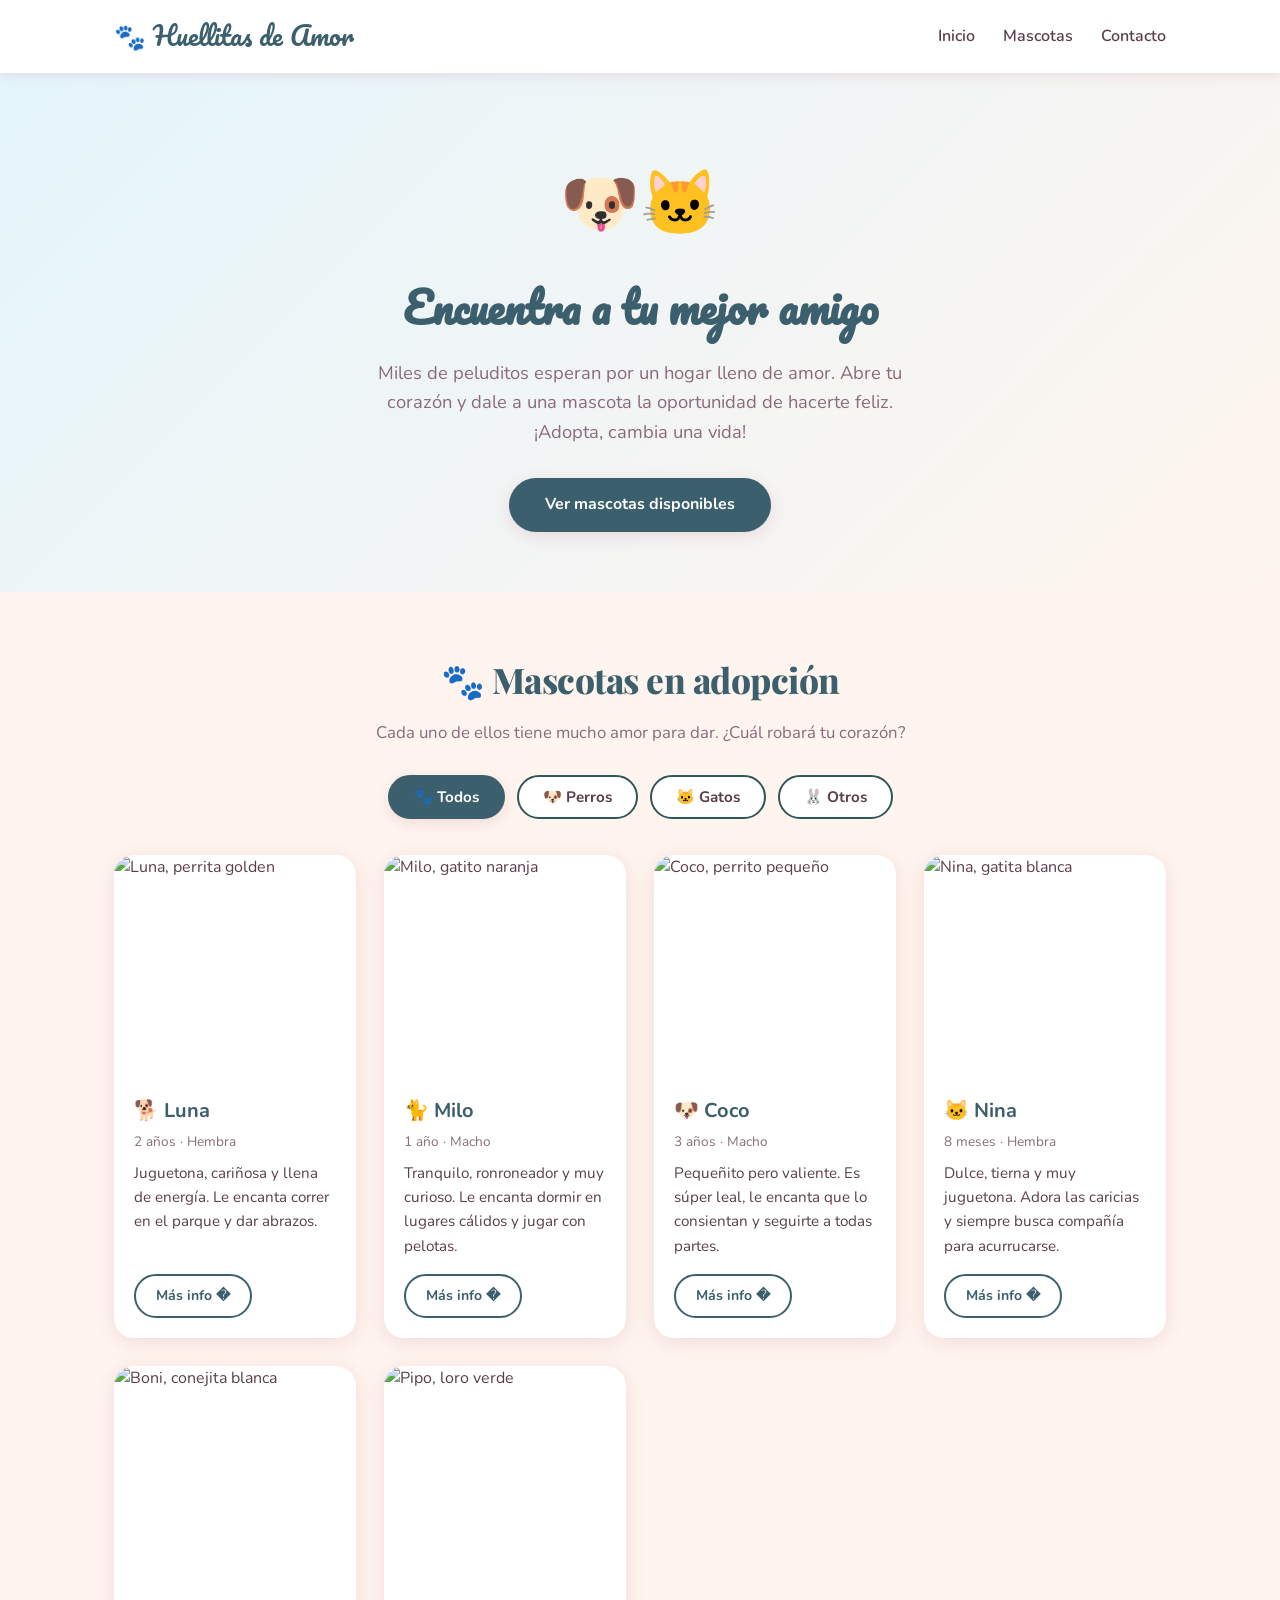
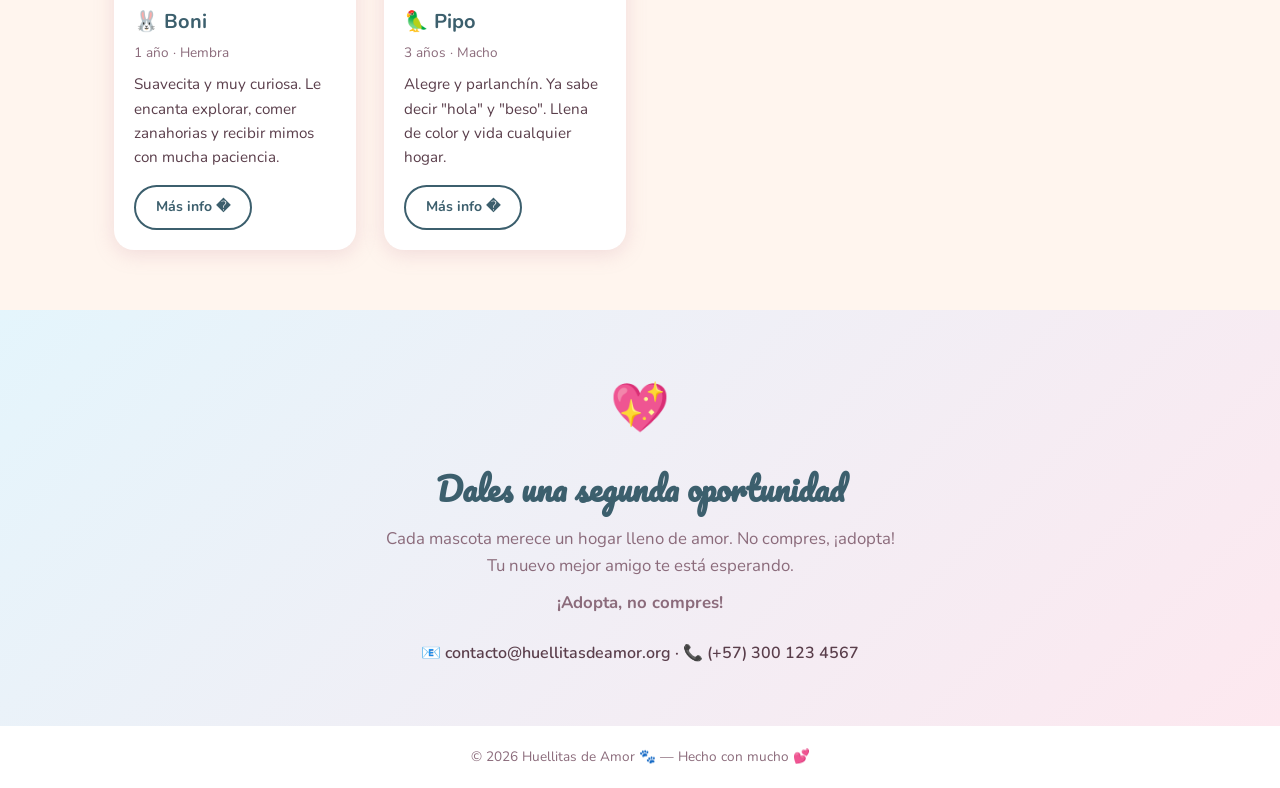
==== commit 58286983: "Update index.html" ====
--- a/index.html
+++ b/index.html
@@ -6,7 +6,7 @@
   <title>Huellitas de Amor 🐾</title>
   <link rel="preconnect" href="https://fonts.googleapis.com" />
   <link rel="preconnect" href="https://fonts.gstatic.com" crossorigin />
-  <link href="https://fonts.googleapis.com/css2?family=Nunito:wght@400;600;700;800&family=Pacifico&family=Playfair+Display:wght@700;800&display=swap" rel="stylesheet" />
+  <link href="https://fonts.googleapis.com/css2?family=Nunito:wght@400;600;700;800&family=Pacifico&family=Playfair+Display:wght@700;800&family=Dancing+Script:wght@700&family=Cormorant+Garamond:wght@600;700&display=swap" rel="stylesheet" />
   <link rel="stylesheet" href="style.css">
 </head>
 <body>
--- a/style.css
+++ b/style.css
@@ -119,10 +119,12 @@
 
     .seccion-titulo {
       text-align: center;
-      font-family: 'Pacifico', cursive;
-      font-size: 2rem;
+      font-family: 'Playfair Display', serif;
+      font-size: 2.2rem;
+      font-weight: 800;
       color: var(--acento);
       margin-bottom: 12px;
+      letter-spacing: -0.5px;
     }
 
     .seccion-sub {
@@ -247,6 +249,9 @@
 
     /* BOTÓN MÁS INFO */
     .btn-mas-info {
+      display: inline-block;
+      text-decoration: none;
+      text-align: center;
       background: transparent;
       color: var(--acento);
       border: 2px solid var(--acento);
@@ -265,28 +270,198 @@
       transform: translateY(-2px);
     }
 
-    /* PANEL HISTORIA */
-    .historia {
-      max-height: 0;
+    /* ── PÁGINA DE DETALLE ───────────────────────────────────────────── */
+    .detalle-wrap {
+      min-height: 60vh;
+      background: var(--beige);
+    }
+
+    .detalle-container {
+      max-width: 960px;
+      margin: 0 auto;
+      padding: 40px 24px 64px;
+    }
+
+    .btn-volver {
+      display: inline-flex;
+      align-items: center;
+      gap: 6px;
+      text-decoration: none;
+      color: var(--acento);
+      font-weight: 700;
+      font-size: .95rem;
+      margin-bottom: 32px;
+      transition: gap .2s, opacity .2s;
+    }
+    .btn-volver:hover { gap: 10px; opacity: .75; }
+
+    .detalle-hero {
+      display: grid;
+      grid-template-columns: 1fr 1fr;
+      gap: 40px;
+      align-items: start;
+      margin-bottom: 48px;
+    }
+
+    .detalle-foto-wrap {
+      border-radius: 24px;
       overflow: hidden;
-      transition: max-height .45s ease, opacity .35s ease, padding .35s ease;
-      opacity: 0;
+      box-shadow: 0 8px 32px var(--sombra);
+    }
+
+    .detalle-foto {
+      width: 100%;
+      height: 420px;
+      object-fit: cover;
+      display: block;
+    }
+
+    .detalle-tipo {
+      font-size: .85rem;
+      font-weight: 700;
+      text-transform: uppercase;
+      letter-spacing: 1.5px;
+      color: var(--acento);
+      margin-bottom: 6px;
+    }
+
+    .detalle-nombre {
+      font-family: 'Playfair Display', serif;
+      font-size: 2.8rem;
+      font-weight: 800;
+      color: var(--texto);
+      margin-bottom: 16px;
+      line-height: 1.15;
+    }
+
+    .detalle-badges {
+      display: flex;
+      gap: 10px;
+      flex-wrap: wrap;
+      margin-bottom: 20px;
+    }
+
+    .badge {
       background: var(--rosa-claro);
+      color: var(--acento);
+      font-weight: 700;
+      font-size: .85rem;
+      padding: 6px 16px;
+      border-radius: 50px;
+    }
+
+    .detalle-resumen {
+      font-size: 1.1rem;
+      color: var(--texto-claro);
+      margin-bottom: 32px;
+      line-height: 1.7;
+    }
+
+    .btn-adoptar-grande {
+      background: var(--acento);
+      color: var(--blanco);
+      border: none;
+      padding: 16px 36px;
+      border-radius: 50px;
+      font-family: 'Nunito', sans-serif;
+      font-weight: 800;
+      font-size: 1.05rem;
+      cursor: pointer;
+      transition: transform .25s, box-shadow .25s, background .25s;
+      box-shadow: 0 4px 20px var(--sombra);
+      width: 100%;
+    }
+    .btn-adoptar-grande:hover {
+      transform: translateY(-3px);
+      box-shadow: 0 8px 28px var(--sombra);
+      background: var(--rosa);
+    }
+
+    .detalle-secciones {
+      display: flex;
+      flex-direction: column;
+      gap: 28px;
+      margin-bottom: 48px;
+    }
+
+    .detalle-bloque {
+      background: var(--blanco);
+      border-radius: 20px;
+      padding: 28px 32px;
+      box-shadow: 0 3px 16px var(--sombra);
+    }
+
+    .detalle-bloque h2 {
+      font-family: 'Playfair Display', serif;
+      font-size: 1.35rem;
+      color: var(--acento);
+      margin-bottom: 14px;
+    }
+
+    .detalle-bloque p {
+      color: var(--texto);
+      font-size: .97rem;
+      line-height: 1.75;
+    }
+
+    .detalle-lista {
+      list-style: none;
+      display: flex;
+      flex-direction: column;
+      gap: 10px;
+    }
+
+    .detalle-lista li {
+      background: var(--rosa-claro);
+      border-radius: 12px;
+      padding: 10px 16px;
+      font-size: .95rem;
+      color: var(--texto);
+    }
+
+    .detalle-familia {
+      display: flex;
+      gap: 14px;
+      align-items: flex-start;
+      background: var(--beige);
       border-radius: 14px;
-      padding: 0 16px;
-      margin-top: 0;
-    }
-    .historia.visible {
-      max-height: 400px;
-      opacity: 1;
       padding: 16px;
-      margin-top: 12px;
-    }
-    .historia p {
-      font-size: .9rem;
-      color: var(--texto);
-      line-height: 1.65;
-      margin-bottom: 0;
+      margin-top: 16px;
+    }
+    .detalle-familia span { font-size: 1.6rem; flex-shrink: 0; }
+    .detalle-familia p { margin: 0; color: var(--texto-claro); font-size: .93rem; }
+
+    .detalle-cta {
+      text-align: center;
+      background: linear-gradient(135deg, var(--rosa-claro), var(--beige));
+      border-radius: 24px;
+      padding: 40px 32px;
+    }
+    .detalle-cta p {
+      font-size: 1.1rem;
+      color: var(--texto-claro);
+      margin-bottom: 20px;
+      font-weight: 600;
+    }
+    .detalle-cta .btn-adoptar-grande { max-width: 380px; }
+
+    .detalle-error {
+      text-align: center;
+      padding: 80px 24px;
+    }
+    .detalle-error h2 {
+      font-family: 'Playfair Display', serif;
+      font-size: 1.8rem;
+      color: var(--acento);
+      margin: 16px 0 8px;
+    }
+    .detalle-error p { color: var(--texto-claro); margin-bottom: 24px; }
+
+    @media (max-width: 700px) {
+      .detalle-hero { grid-template-columns: 1fr; gap: 24px; }
+      .detalle-foto { height: 280px; }
+      .detalle-nombre { font-size: 2rem; }
+      .detalle-bloque { padding: 20px 18px; }
     }
 
     .contacto {
